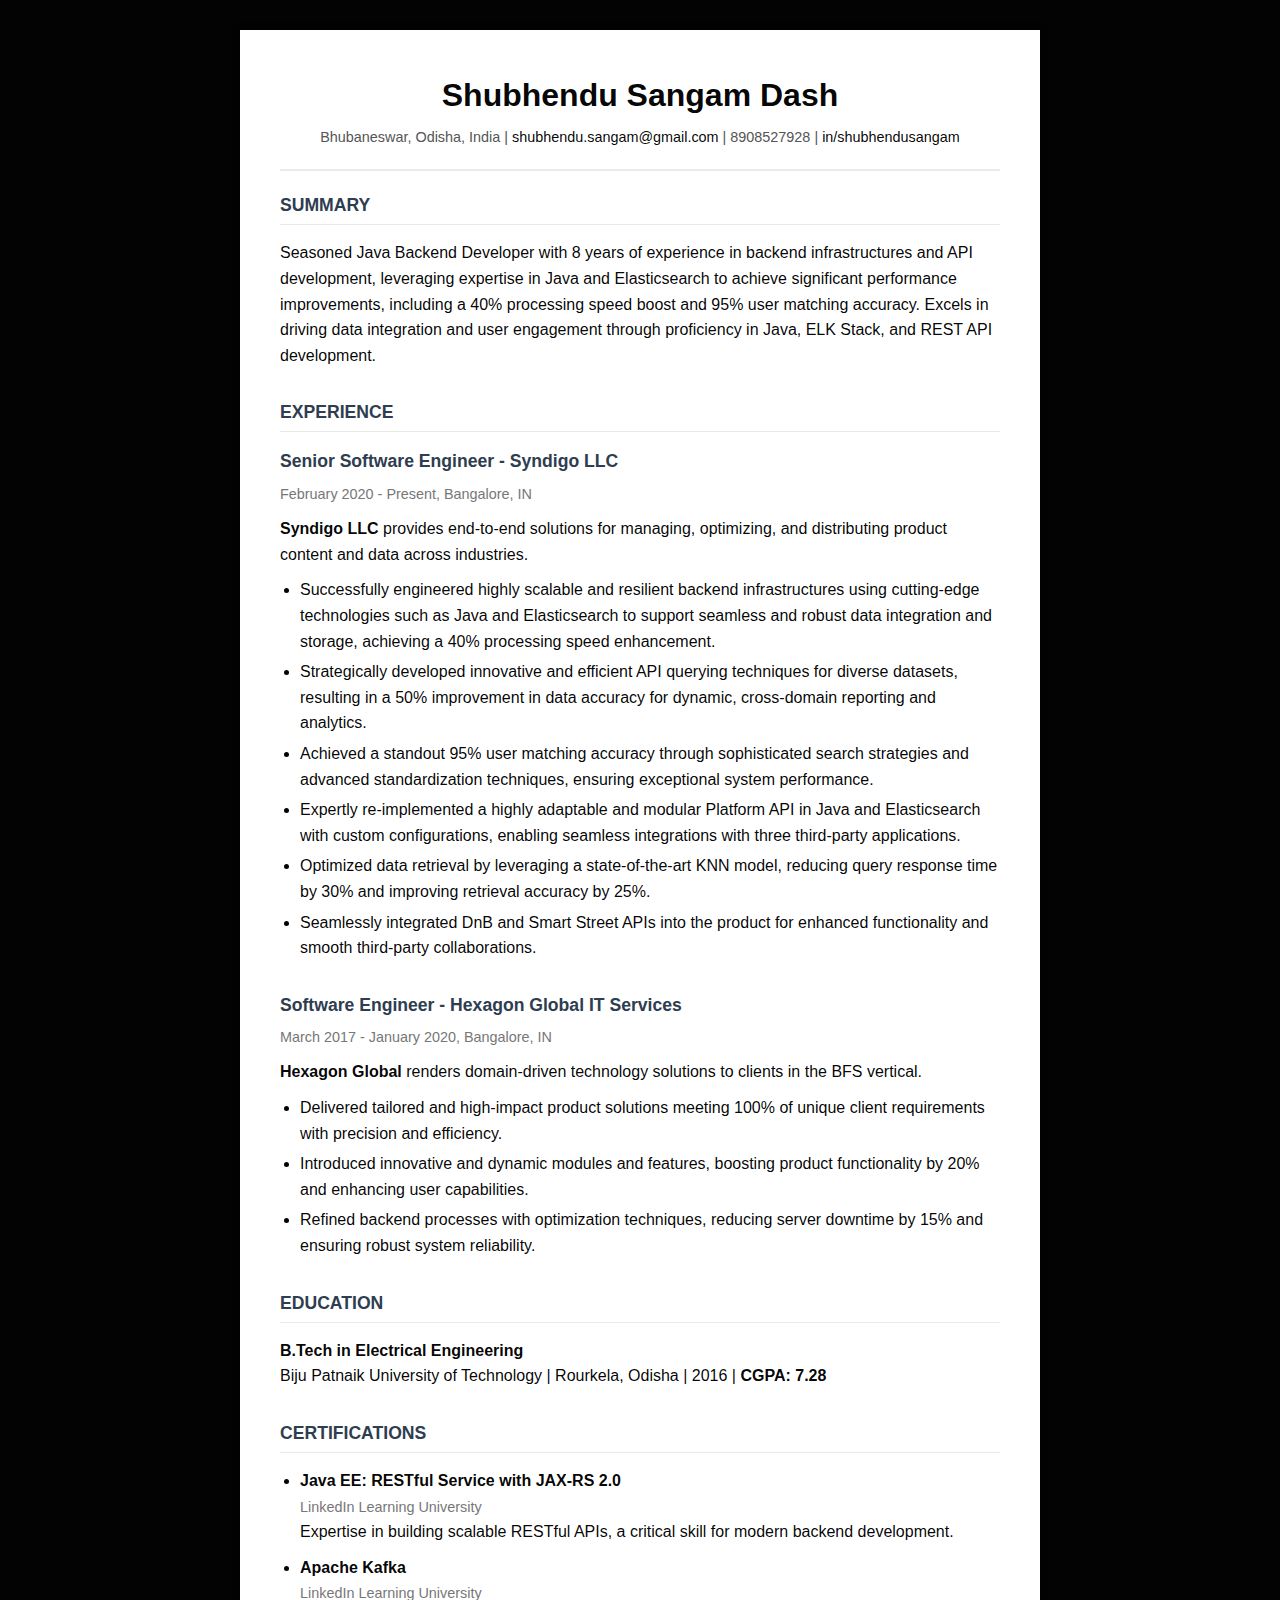
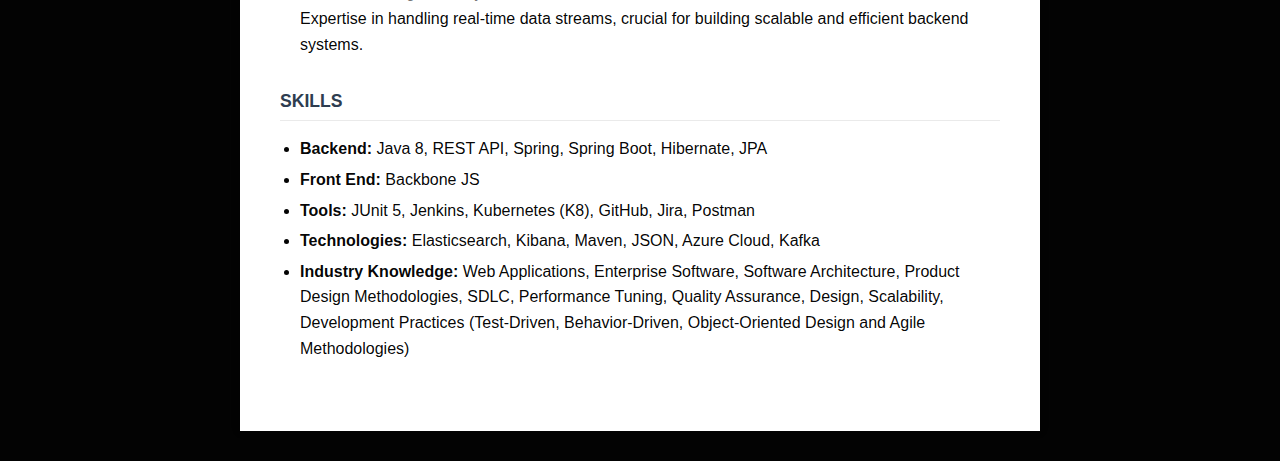
==== resume.html @ 8f786e59 "render resume via html and css" ====
<!DOCTYPE html>
<html lang="en">
<head>
  <meta charset="UTF-8">
  <link rel="stylesheet" href="resume-styles.css">
  <title>Resume</title>
</head>
<body>
<div class="resume">
  <!-- Header -->
  <header class="resume-header">
    <h1 class="name">Shubhendu Sangam Dash</h1>
    <p class="contact">
      Bhubaneswar, Odisha, India |
      <a href="mailto:shubhendu.sangam@gmail.com">shubhendu.sangam@gmail.com</a> |
      <span class="phone">8908527928</span> |
      <a class="linkedin" href="https://www.linkedin.com/in/shubhendusangam" target="_blank">in/shubhendusangam</a>
    </p>
  </header>

  <!-- Main Content -->
  <main class="resume-body">
    <!-- Summary Section -->
    <section class="resume-section summary">
      <h2>SUMMARY</h2>
      <p>
        Seasoned Java Backend Developer with 8 years of experience in backend infrastructures and API development, leveraging expertise in Java
        and Elasticsearch to achieve significant performance improvements, including a 40% processing speed boost and 95% user matching accuracy.
        Excels in driving data integration and user engagement through proficiency in Java, ELK Stack, and REST API development.
      </p>
    </section>

    <!-- Experience Section -->
    <section class="resume-section experience">
      <h2>EXPERIENCE</h2>

      <div class="job">
        <h3>Senior Software Engineer &dash; Syndigo LLC</h3>
        <span class="job-details">February 2020 - Present, Bangalore, IN</span>
        <p>
          <strong> Syndigo LLC </strong> provides end-to-end solutions for managing, optimizing, and distributing product content and data across industries.
        </p>
        <ul>
          <li>
            Successfully engineered highly scalable and resilient backend infrastructures using cutting-edge technologies such as Java and Elasticsearch to
            support seamless and robust data integration and storage, achieving a 40% processing speed enhancement.
          </li>
          <li>
            Strategically developed innovative and efficient API querying techniques for diverse datasets, resulting in a 50% improvement in data accuracy for
            dynamic, cross-domain reporting and analytics.
          </li>
          <li>
            Achieved a standout 95% user matching accuracy through sophisticated search strategies and advanced standardization techniques, ensuring exceptional
            system performance.
          </li>
          <li>
            Expertly re-implemented a highly adaptable and modular Platform API in Java and Elasticsearch with custom configurations, enabling seamless integrations with
            three third-party applications.
          </li>
          <li>
            Optimized data retrieval by leveraging a state-of-the-art KNN model, reducing query response time by 30% and improving retrieval accuracy by 25%.
          </li>
          <li>
            Seamlessly integrated DnB and Smart Street APIs into the product for enhanced functionality and smooth third-party collaborations.
          </li>
        </ul>
      </div>

      <div class="job">
        <h3>Software Engineer &dash; Hexagon Global IT Services</h3>
        <span class="job-details">March 2017 - January 2020, Bangalore, IN</span>
        <p>
          <strong> Hexagon Global </strong> renders domain-driven technology solutions to clients in the BFS vertical.
        </p>
        <ul>
          <li>
            Delivered tailored and high-impact product solutions meeting 100% of unique client requirements with precision and efficiency.
          </li>
          <li>
            Introduced innovative and dynamic modules and features, boosting product functionality by 20% and enhancing user capabilities.
          </li>
          <li>
            Refined backend processes with optimization techniques, reducing server downtime by 15% and ensuring robust system reliability.
          </li>
        </ul>
      </div>
    </section>

    <!-- Education Section -->
    <section class="resume-section education">
      <h2>EDUCATION</h2>
      <p>
        <strong>B.Tech in Electrical Engineering</strong><br>
        Biju Patnaik University of Technology | Rourkela, Odisha | 2016 | <strong>CGPA: 7.28 </strong>
      </p>
    </section>

    <!-- Certifications Section -->
    <section class="resume-section certifications">
      <h2>CERTIFICATIONS</h2>
      <ul>
        <li>
          <strong>Java EE: RESTful Service with JAX-RS 2.0</strong><br>
          <span class="cert-issuer">LinkedIn Learning University</span><br>
          Expertise in building scalable RESTful APIs, a critical skill for modern backend development.
        </li>
        <li>
          <strong>Apache Kafka</strong><br>
          <span class="cert-issuer">LinkedIn Learning University</span><br>
          Expertise in handling real-time data streams, crucial for building scalable and efficient backend systems.
        </li>
      </ul>
    </section>

    <!-- Skills Section -->
    <section class="resume-section skills">
      <h2>SKILLS</h2>
      <ul>
        <li><strong>Backend:</strong> Java 8, REST API, Spring, Spring Boot, Hibernate, JPA</li>
        <li><strong>Front End:</strong> Backbone JS</li>
        <li><strong>Tools:</strong> JUnit 5, Jenkins, Kubernetes (K8), GitHub, Jira, Postman</li>
        <li><strong>Technologies:</strong> Elasticsearch, Kibana, Maven, JSON, Azure Cloud, Kafka</li>
        <li>
          <strong>Industry Knowledge:</strong> Web Applications, Enterprise Software, Software Architecture, Product Design Methodologies,
          SDLC, Performance Tuning, Quality Assurance, Design, Scalability, Development Practices (Test-Driven, Behavior-Driven, Object-Oriented
          Design and Agile Methodologies)
        </li>
      </ul>
    </section>
  </main>
</div>
</body>
</html>
---- resume-styles.css ----
/* Basic Reset */
* {
    margin: 0;
    padding: 0;
    box-sizing: border-box;
}

/* Body */
body {
    font-family: Arial, sans-serif;
    background: rgba(0, 0, 0, 0.99);
    line-height: 1.6;
    color: rgba(0, 0, 0, 0.99);
    padding: 30px;
}

/* Resume Container */
.resume {
    max-width: 800px;
    margin: auto;
    background: #fff;
    padding: 40px;
    box-shadow: 0 0 10px rgba(0, 0, 0, 0.1);
}

/* Header */
.resume-header {
    text-align: center;
    border-bottom: 2px solid #eaeaea;
    padding-bottom: 20px;
    margin-bottom: 20px;
}

.resume-header .name {
    font-size: 2em;
    margin-bottom: 5px;
}

.resume-header .contact {
    font-size: 0.9em;
    color: #555;
}

.resume-header .contact a {
    color: rgba(0, 0, 0, 0.99);
    text-decoration: none;
}

/* Resume Sections */
.resume-section {
    margin-bottom: 30px;
}

.resume-section h2 {
    font-size: 1.1em;
    color: #2e3d50;
    border-bottom: 1px solid #eaeaea;
    padding-bottom: 5px;
    margin-bottom: 15px;
    text-transform: uppercase;
}

/* Summary */
.summary p {
    margin: 10px 0;
}

/* Experience */
.job {
    margin-bottom: 30px;
}

.job h3 {
    font-size: 1.1em;
    color: #2e3d50;
    margin-bottom: 5px;
}

.job .job-details {
    font-size: 0.9em;
    color: #777;
    margin-bottom: 10px;
}

.job p {
    margin: 10px 0;
}

.job ul {
    list-style-type: disc;
    margin-left: 20px;
}

.job ul li {
    margin-bottom: 5px;
}

/* Education */
.education p {
    margin: 10px 0;
}

.education .cgpa {
    color: #555;
}

/* Certifications */
.certifications ul {
    list-style: disc;
    margin-left: 20px;
}

.certifications ul li {
    margin-bottom: 10px;
}

.certifications .cert-issuer {
    font-size: 0.9em;
    color: #777;
}

/* Skills */
.skills ul {
    list-style: disc;
    margin-left: 20px;
}

.skills ul li {
    margin-bottom: 5px;
}
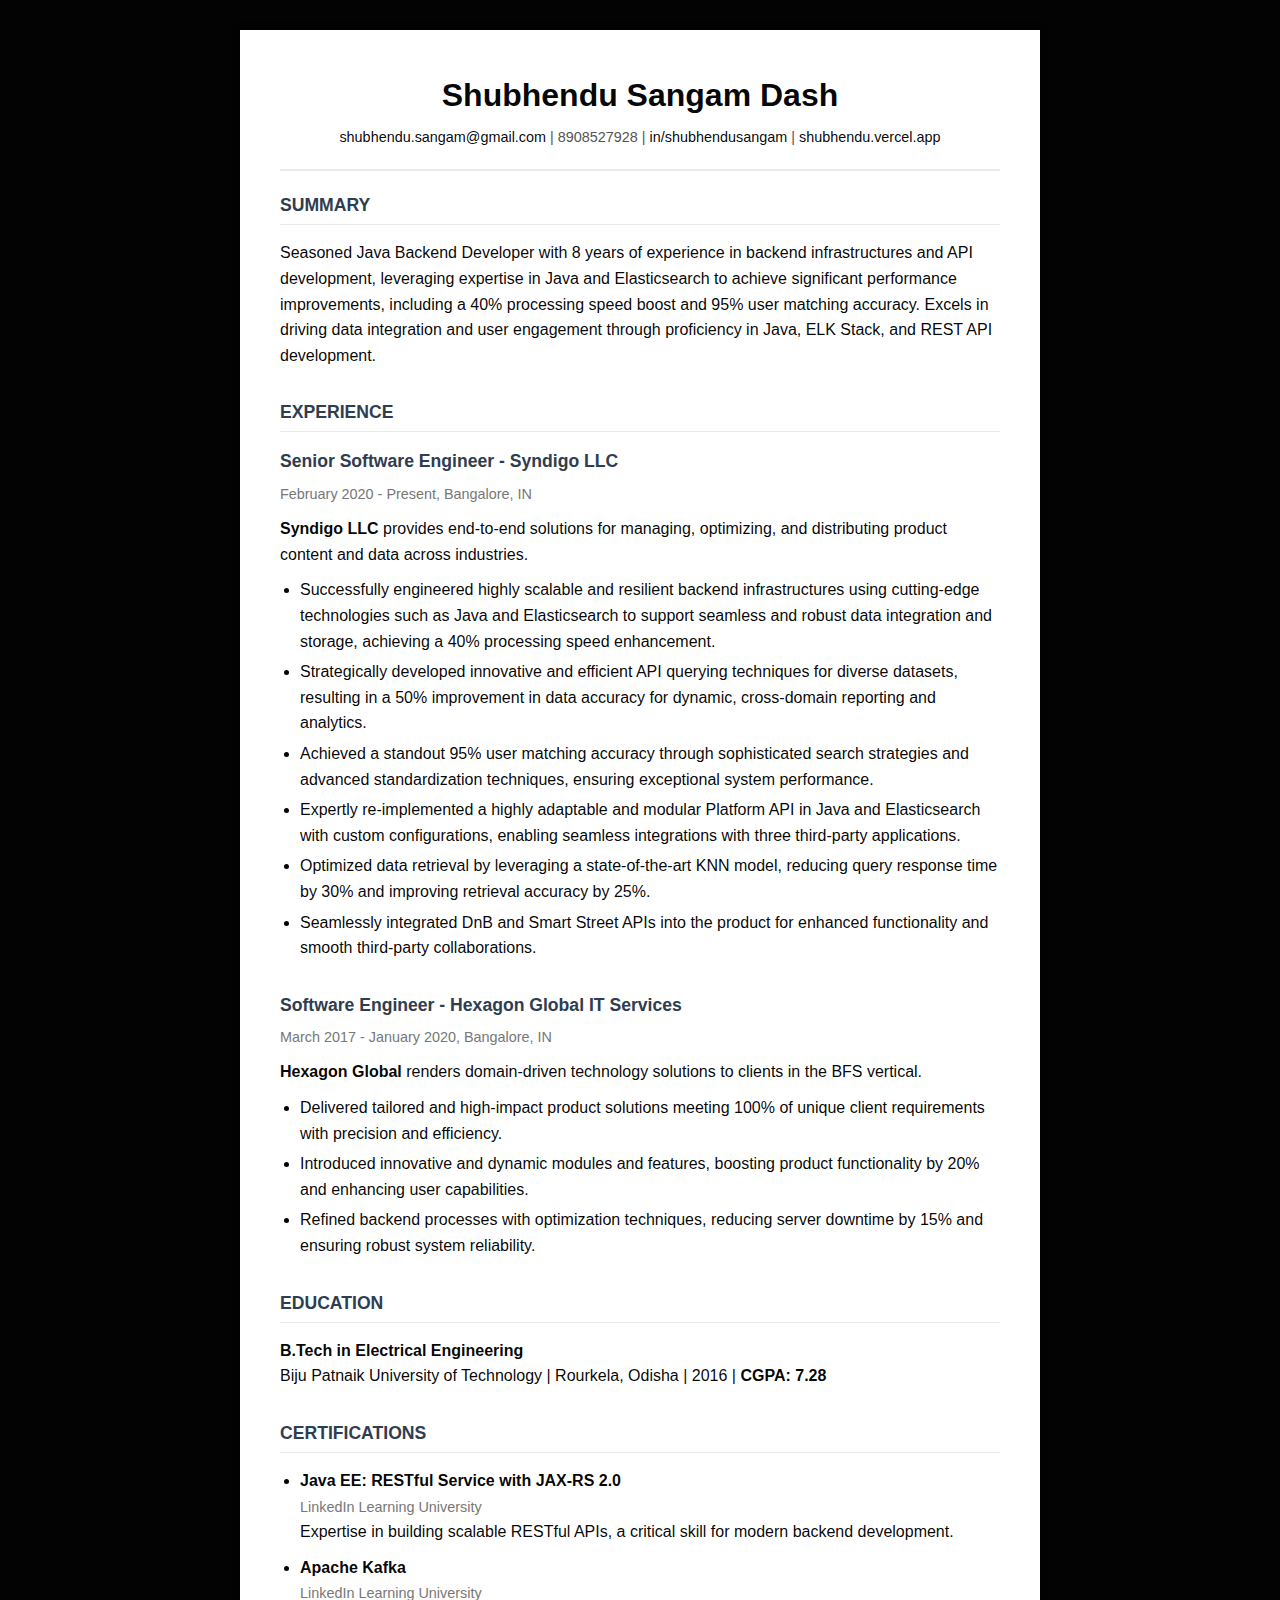
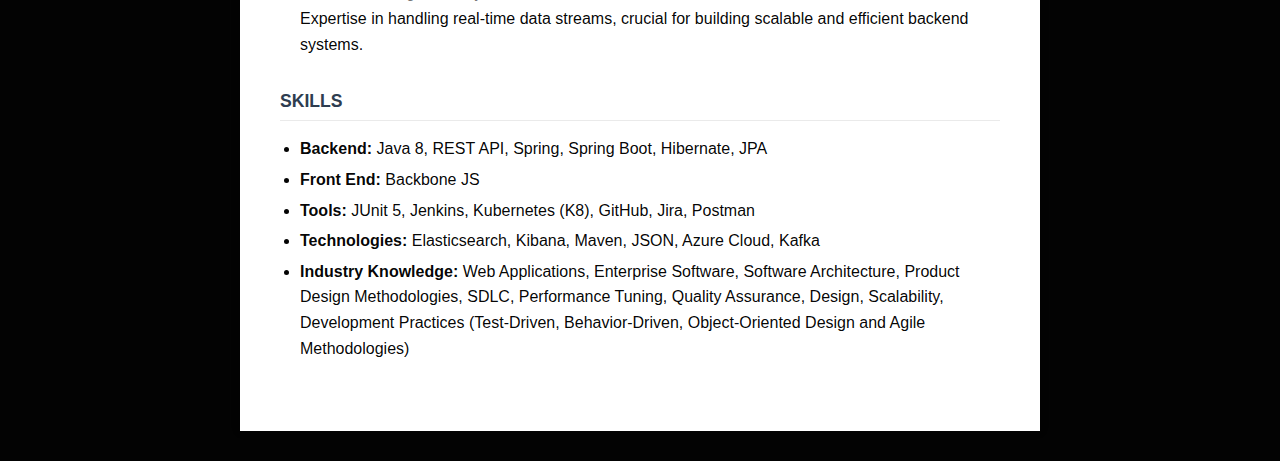
==== commit 15b307a4: "updated resume and portfolio link added" ====
--- a/resume.html
+++ b/resume.html
@@ -11,10 +11,10 @@
   <header class="resume-header">
     <h1 class="name">Shubhendu Sangam Dash</h1>
     <p class="contact">
-      Bhubaneswar, Odisha, India |
       <a href="mailto:shubhendu.sangam@gmail.com">shubhendu.sangam@gmail.com</a> |
       <span class="phone">8908527928</span> |
-      <a class="linkedin" href="https://www.linkedin.com/in/shubhendusangam" target="_blank">in/shubhendusangam</a>
+      <a class="linkedin" href="https://www.linkedin.com/in/shubhendusangam" target="_blank">in/shubhendusangam</a> |
+      <a class="portfolio" href="https://shubhendu.vercel.app/" target="_blank">shubhendu.vercel.app</a>
     </p>
   </header>
 
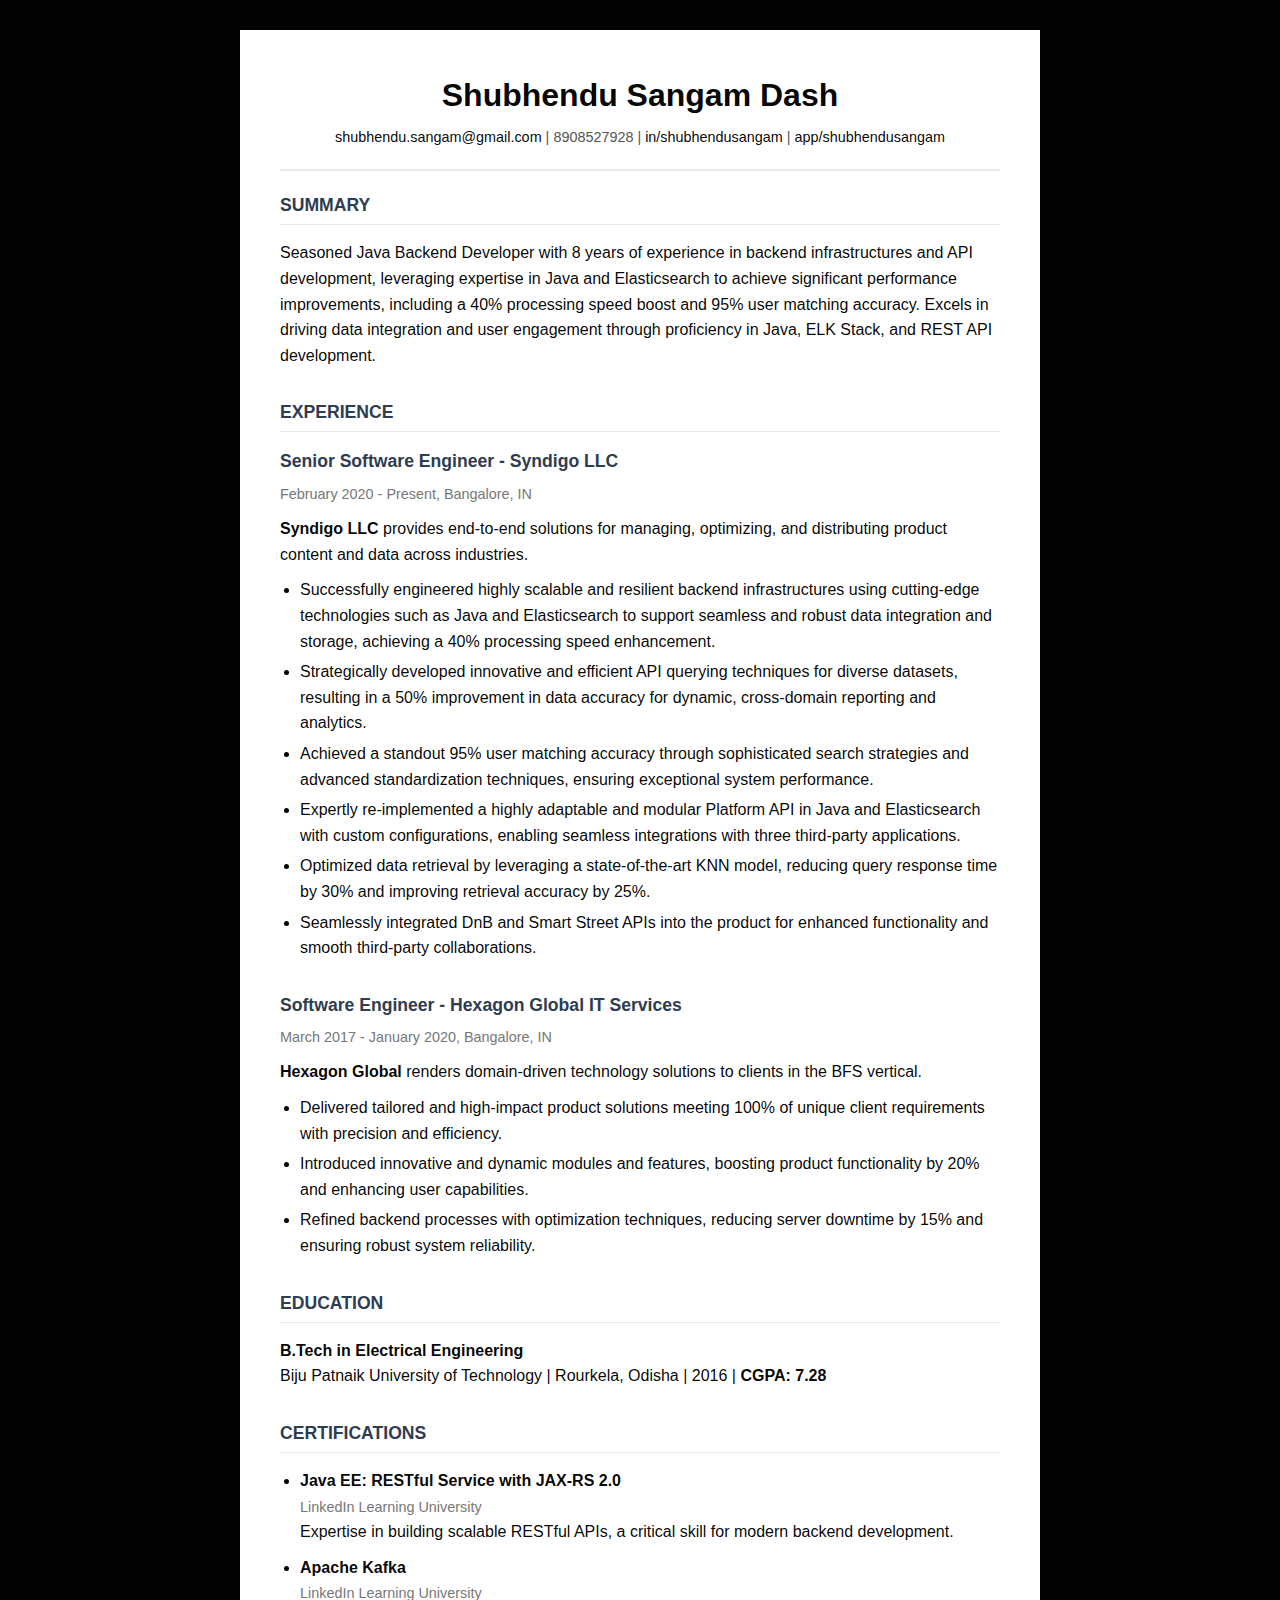
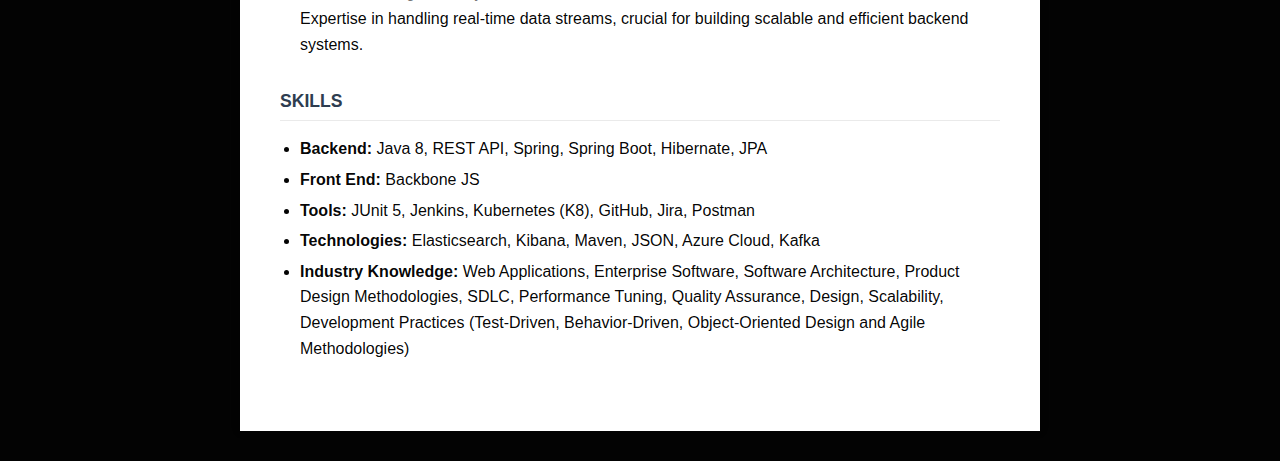
==== commit bc1ed46b: "portfolio link corrected" ====
--- a/resume.html
+++ b/resume.html
@@ -14,7 +14,7 @@
       <a href="mailto:shubhendu.sangam@gmail.com">shubhendu.sangam@gmail.com</a> |
       <span class="phone">8908527928</span> |
       <a class="linkedin" href="https://www.linkedin.com/in/shubhendusangam" target="_blank">in/shubhendusangam</a> |
-      <a class="portfolio" href="https://shubhendu.vercel.app/" target="_blank">shubhendu.vercel.app</a>
+      <a class="portfolio" href="https://shubhendu.vercel.app/" target="_blank">app/shubhendusangam</a>
     </p>
   </header>
 
